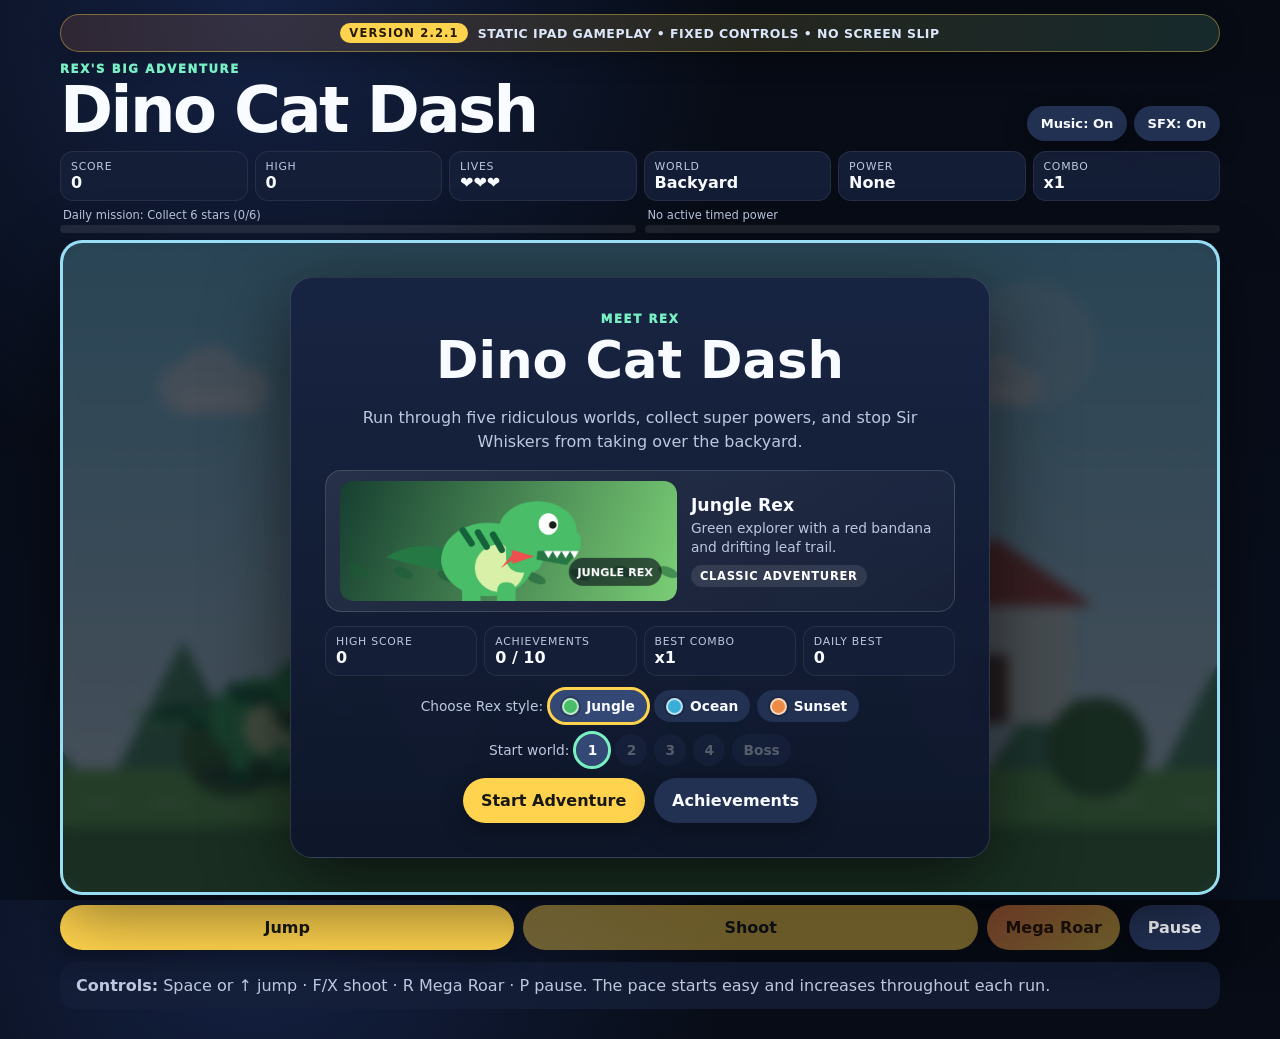
==== index.html @ c23ff263 "Publish Version 2.2.1 viewport lock" ====
<!doctype html>
<html lang="en">
<head>
  <meta charset="utf-8">
  <meta name="viewport" content="width=device-width,initial-scale=1,maximum-scale=1,viewport-fit=cover">
  <meta name="theme-color" content="#0b1326">
  <meta name="apple-mobile-web-app-capable" content="yes">
  <meta name="apple-mobile-web-app-status-bar-style" content="black-translucent">
  <meta name="apple-mobile-web-app-title" content="Dino Cat Dash">
  <meta name="description" content="Run, jump, collect powers, and defeat Sir Whiskers in Dino Cat Dash.">
  <link rel="manifest" href="manifest.webmanifest?v=2.2.1">
  <link rel="stylesheet" href="style.css?v=2.2.1">
  <link rel="stylesheet" href="ipad-layout.css?v=2.2.1">
  <link rel="stylesheet" href="menu-customizer.css?v=2.2.1">
  <link rel="stylesheet" href="cutscenes.css?v=2.2.1">
  <link rel="stylesheet" href="viewport-lock.css?v=2.2.1">
  <title>Dino Cat Dash: Rex's Big Adventure — Version 2.2.1</title>
</head>
<body>
<main class="shell">
  <div class="release-banner" role="status"><strong>VERSION 2.2.1</strong><span>STATIC IPAD GAMEPLAY • FIXED CONTROLS • NO SCREEN SLIP</span></div>
  <header class="topbar">
    <div><p class="eyebrow">Rex's Big Adventure</p><h1>Dino Cat Dash</h1></div>
    <div class="toggles"><button id="musicBtn" class="muted">Music: On</button><button id="soundBtn" class="muted">SFX: On</button></div>
  </header>

  <section class="hud">
    <div><span>Score</span><strong id="score">0</strong></div>
    <div><span>High</span><strong id="high">0</strong></div>
    <div><span>Lives</span><strong id="lives">❤❤❤</strong></div>
    <div><span>World</span><strong id="world">Backyard</strong></div>
    <div><span>Power</span><strong id="power">None</strong></div>
    <div><span>Combo</span><strong id="combo">x1</strong></div>
  </section>

  <section class="meters">
    <div><span id="missionText">Mission</span><i><b id="missionBar"></b></i></div>
    <div><span id="timerText">No active timed power</span><i><b id="timerBar"></b></i></div>
  </section>

  <section class="stage">
    <canvas id="game" width="960" height="540" aria-label="Dino Cat Dash game"></canvas>
    <div id="overlay" class="overlay visible">
      <div class="panel">
        <p id="kicker" class="eyebrow">Meet Rex</p>
        <h2 id="title">Dino Cat Dash</h2>
        <p id="message">Run through five ridiculous worlds, collect super powers, and stop Sir Whiskers.</p>
        <div id="menuStats" class="stats">
          <div><span>High Score</span><strong id="menuHigh">0</strong></div>
          <div><span>Achievements</span><strong id="achievementTotal">0 / 10</strong></div>
          <div><span>Best Combo</span><strong id="bestCombo">x1</strong></div>
          <div><span>Daily Best</span><strong id="dailyBest">0</strong></div>
        </div>
        <div id="skinPicker" class="skin-picker"><span>Choose Rex:</span><button data-skin="jungle" class="skin active">Jungle</button><button data-skin="ocean" class="skin">Ocean</button><button data-skin="sunset" class="skin">Sunset</button></div>
        <div id="worldPicker" class="world-picker"><span>Start world:</span><button class="world-choice active" data-world="0">1</button><button class="world-choice" data-world="1">2</button><button class="world-choice" data-world="2">3</button><button class="world-choice" data-world="3">4</button><button class="world-choice" data-world="4">Boss</button></div>
        <div id="results" class="results hidden"></div>
        <div id="achievements" class="achievements hidden"></div>
        <div class="menu-actions"><button id="startBtn">Start Adventure</button><button id="achievementsBtn" class="muted">Achievements</button></div>
      </div>
    </div>
    <div id="toast" class="toast"></div>
  </section>

  <section class="controls">
    <button id="jumpBtn">Jump</button><button id="shootBtn">Shoot</button><button id="roarBtn" class="special">Mega Roar</button><button id="pauseBtn" class="muted">Pause</button>
  </section>
  <section class="help"><strong>Controls:</strong> Space or ↑ jump · F/X shoot · R Mega Roar · P pause. The pace starts easy and increases throughout each run.</section>
</main>
<script src="js/config.js?v=2.2.1"></script>
<script src="js/audio.js?v=2.2.1"></script>
<script src="js/render.js?v=2.2.1"></script>
<script src="js/boss-visual-fix.js?v=2.2.1"></script>
<script src="js/mechanics.js?v=2.2.1"></script>
<script src="js/main.js?v=2.2.1"></script>
<script src="js/menu-customizer.js?v=2.2.1"></script>
<script src="js/adventure-upgrade.js?v=2.2.1"></script>
<script src="js/viewport-lock.js?v=2.2.1"></script>
<script>
(()=>{
  const BUILD='2.2.1-20260716';
  if(!('serviceWorker' in navigator)||location.protocol!=='https:')return;
  let reloading=false;
  navigator.serviceWorker.addEventListener('controllerchange',()=>{
    if(reloading)return;
    reloading=true;
    location.reload();
  });
  addEventListener('load',async()=>{
    try{
      const registration=await navigator.serviceWorker.register(`./service-worker.js?v=${BUILD}`,{updateViaCache:'none'});
      await registration.update();
      if(registration.waiting)registration.waiting.postMessage({type:'SKIP_WAITING'});
    }catch(error){console.warn('Service worker update failed',error)}
  });
})();
</script>
</body>
</html>
---- style.css ----
:root{color-scheme:dark;font-family:Inter,ui-rounded,system-ui,-apple-system,BlinkMacSystemFont,"Segoe UI",sans-serif;--bg:#09101f;--panel:#151f39;--panel2:#223052;--text:#f8fbff;--muted:#bdc8df;--gold:#ffd34d;--mint:#79f0c4}*{box-sizing:border-box}html{height:100%;overscroll-behavior:none}body{margin:0;min-height:100%;background:radial-gradient(circle at 20% 0%,#3151a955,transparent 36%),linear-gradient(#070b14,var(--bg));color:var(--text);overflow-x:hidden;user-select:none;-webkit-user-select:none;-webkit-touch-callout:none}button{border:0;border-radius:999px;padding:.82rem 1.15rem;font:inherit;font-weight:900;background:var(--gold);color:#171717;cursor:pointer;box-shadow:0 8px 24px #0005;transition:.12s}button:active{transform:translateY(1px) scale(.985)}button:disabled{opacity:.4}.muted{background:var(--panel2);color:var(--text)}.special{background:linear-gradient(135deg,#ff8447,#ffd34d);color:#351500}.hidden{display:none!important}.shell{width:min(1160px,calc(100% - 24px));margin:auto;padding:max(14px,env(safe-area-inset-top)) 0 max(30px,env(safe-area-inset-bottom))}.release-banner{display:flex;align-items:center;justify-content:center;gap:10px;flex-wrap:wrap;margin:0 0 10px;padding:8px 14px;border:1px solid #ffd34d66;border-radius:999px;background:linear-gradient(90deg,#ff7b3e22,#ffd34d22,#79f0c422);color:#f8fbff;font-size:.78rem;font-weight:850;letter-spacing:.04em;text-align:center;box-shadow:0 7px 24px #0004}.release-banner strong{padding:3px 9px;border-radius:999px;background:var(--gold);color:#241a00;font-size:.72rem;letter-spacing:.1em}.release-banner span{color:#dbe6fa}.topbar{display:flex;justify-content:space-between;align-items:end;gap:12px;margin-bottom:10px}.topbar h1{margin:0;font-size:clamp(2rem,5vw,4rem);line-height:.95;letter-spacing:-.04em}.eyebrow{margin:0 0 4px;color:var(--mint);font-size:.73rem;font-weight:950;letter-spacing:.14em;text-transform:uppercase}.toggles{display:flex;gap:7px;flex-wrap:wrap;justify-content:end}.toggles button{padding:.62rem .85rem;font-size:.82rem}.hud{display:grid;grid-template-columns:repeat(6,1fr);gap:7px;margin-bottom:7px}.hud div,.stats div{background:#151f39e8;border:1px solid #ffffff14;border-radius:13px;padding:8px 10px;min-width:0}.hud span,.stats span{display:block;color:var(--muted);font-size:.68rem;text-transform:uppercase;letter-spacing:.07em}.hud strong,.stats strong{display:block;white-space:nowrap;overflow:hidden;text-overflow:ellipsis}.meters{display:grid;grid-template-columns:1fr 1fr;gap:9px;margin-bottom:7px}.meters span{display:block;color:var(--muted);font-size:.72rem;margin:0 0 3px 3px}.meters i{display:block;height:8px;background:#ffffff18;border-radius:99px;overflow:hidden}.meters b{display:block;width:0;height:100%;background:linear-gradient(90deg,var(--mint),var(--gold));transition:width .2s}.meters div:nth-child(2) b{background:linear-gradient(90deg,#63dfff,#cb71ff)}.stage{position:relative;overflow:hidden;border-radius:22px;border:3px solid #ffffff1f;background:#8bd8f4;box-shadow:0 20px 65px #0007}.stage canvas{display:block;width:100%;height:auto;touch-action:none}.overlay{position:absolute;inset:0;display:none;place-items:center;padding:16px;background:#050914b5;backdrop-filter:blur(6px);overflow:auto}.overlay.visible{display:grid}.panel{width:min(700px,100%);text-align:center;padding:clamp(18px,4vw,34px);border-radius:22px;background:linear-gradient(#172442fa,#0e162afa);border:1px solid #ffffff20;box-shadow:0 20px 80px #0009}.panel h2{margin:0 0 8px;font-size:clamp(1.8rem,4vw,3.2rem)}.panel>p:not(.eyebrow){color:var(--muted);line-height:1.5}.stats,.results{display:grid;grid-template-columns:repeat(4,1fr);gap:7px;margin:14px 0;text-align:left}.skin-picker,.world-picker{display:flex;justify-content:center;align-items:center;gap:7px;flex-wrap:wrap;margin:12px 0;color:var(--muted);font-size:.86rem}.world-choice{padding:.48rem .7rem;background:var(--panel2);color:var(--text);box-shadow:none}.world-choice.active{outline:3px solid var(--mint);background:#344875}.world-choice:disabled{opacity:.3}.skin{padding:.48rem .76rem;background:var(--panel2);color:var(--text);box-shadow:none}.skin.active{outline:3px solid var(--gold);background:#344875}.menu-actions{display:flex;justify-content:center;gap:9px;flex-wrap:wrap}.results div{background:#ffffff0d;border-radius:12px;padding:9px}.results span{display:block;color:var(--muted);font-size:.68rem;text-transform:uppercase}.achievements{display:grid;gap:6px;max-height:275px;overflow:auto;margin:12px 0;text-align:left}.achievement{padding:9px 11px;border-radius:11px;background:#ffffff0d;border:1px solid #ffffff12}.achievement.locked{opacity:.45}.achievement strong{display:block}.achievement span{font-size:.82rem;color:var(--muted)}.toast{position:absolute;top:16px;left:50%;transform:translate(-50%,-18px);opacity:0;max-width:90%;padding:8px 14px;border-radius:999px;background:#10182df2;border:1px solid #ffffff26;font-weight:850;white-space:nowrap;overflow:hidden;text-overflow:ellipsis;transition:.25s;pointer-events:none}.toast.show{opacity:1;transform:translate(-50%,0)}.controls{display:grid;grid-template-columns:1fr 1fr auto auto;gap:9px;margin-top:10px}.help{margin-top:12px;padding:14px 16px;border-radius:16px;background:#151f39c7;color:var(--muted)}@media(max-width:780px){.hud{grid-template-columns:repeat(3,1fr)}.meters{grid-template-columns:1fr}.topbar{align-items:end}.release-banner{border-radius:16px}}@media(max-width:520px){.hud{grid-template-columns:repeat(2,1fr)}.stats,.results{grid-template-columns:1fr 1fr}.controls{grid-template-columns:1fr 1fr}.toggles button{font-size:.72rem;padding:.52rem .68rem}.release-banner{font-size:.68rem;gap:6px}}@media(hover:none) and (pointer:coarse){button{min-height:52px}.controls{position:sticky;bottom:max(6px,env(safe-area-inset-bottom));z-index:5}.help{display:none}}@media(orientation:landscape) and (max-height:720px){.shell{padding-top:5px}.release-banner{padding:4px 10px;margin-bottom:4px;font-size:.63rem}.release-banner strong{font-size:.62rem}.topbar{margin-bottom:4px}.topbar h1{font-size:1.75rem}.eyebrow,.help{display:none}.hud{margin-bottom:4px}.hud div{padding:4px 7px}.meters{margin-bottom:4px}.controls{margin-top:4px}.controls button{min-height:42px;padding:.48rem .8rem}.panel{padding:14px 18px}.panel h2{font-size:2rem}.stats{margin:7px 0}}
---- ipad-layout.css ----
/* iPad and touchscreen layout corrections.
   Controls remain in normal document flow so they never cover the game canvas. */
@media (hover: none) and (pointer: coarse) {
  .controls {
    position: static;
    bottom: auto;
    z-index: auto;
    margin-top: 10px;
    padding: 0 0 max(10px, env(safe-area-inset-bottom));
  }
}

@media (orientation: landscape) and (hover: none) and (pointer: coarse) {
  html,
  body {
    min-height: 100%;
    overflow-y: auto;
  }

  .shell {
    padding-bottom: max(14px, env(safe-area-inset-bottom));
  }

  .stage {
    margin-bottom: 0;
  }

  .controls {
    position: static;
    grid-template-columns: minmax(0, 2fr) minmax(0, 2fr) minmax(110px, .72fr) minmax(90px, .58fr);
    gap: 9px;
    margin-top: 8px;
    padding: 0 0 max(12px, env(safe-area-inset-bottom));
    background: transparent;
  }

  .controls button {
    min-width: 0;
  }
}

@media (orientation: landscape) and (hover: none) and (pointer: coarse) and (max-height: 760px) {
  .controls {
    grid-template-columns: 1fr 1fr;
  }

  #roarBtn,
  #pauseBtn {
    min-height: 46px;
  }
}
---- menu-customizer.css ----
.rex-preview-card {
  display: grid;
  grid-template-columns: minmax(220px, 1.15fr) minmax(180px, .85fr);
  align-items: center;
  gap: 14px;
  margin: 12px 0;
  padding: 10px 14px;
  border: 1px solid rgba(255,255,255,.14);
  border-radius: 16px;
  background: linear-gradient(135deg, rgba(255,255,255,.08), rgba(255,255,255,.025));
  text-align: left;
}
.rex-preview-card canvas {
  display: block;
  width: 100%;
  max-height: 142px;
  border-radius: 12px;
}
.rex-preview-copy strong {
  display: block;
  margin-bottom: 4px;
  font-size: 1.08rem;
}
.rex-preview-copy span {
  display: block;
  color: var(--muted);
  font-size: .86rem;
  line-height: 1.4;
}
.rex-preview-copy em {
  display: inline-block;
  margin-top: 8px;
  padding: 4px 9px;
  border-radius: 999px;
  background: rgba(255,255,255,.1);
  color: #fff;
  font-size: .72rem;
  font-style: normal;
  font-weight: 900;
  letter-spacing: .06em;
  text-transform: uppercase;
}
.skin-picker .skin {
  display: inline-flex;
  align-items: center;
  gap: 7px;
}
.skin-swatch {
  width: 17px;
  height: 17px;
  flex: 0 0 17px;
  border: 2px solid rgba(255,255,255,.65);
  border-radius: 50%;
  box-shadow: 0 0 0 2px rgba(0,0,0,.18);
}
.setup-hint {
  margin: 8px 0 12px;
  padding: 8px 12px;
  border-radius: 12px;
  background: rgba(121,240,196,.1);
  border: 1px solid rgba(121,240,196,.24);
  color: #dffdf1;
  font-size: .82rem;
  line-height: 1.35;
}
.skin-badge {
  position: absolute;
  z-index: 3;
  top: 14px;
  left: 14px;
  display: none;
  align-items: center;
  gap: 7px;
  padding: 6px 10px;
  border: 1px solid rgba(255,255,255,.3);
  border-radius: 999px;
  background: rgba(10,17,32,.78);
  color: #fff;
  font-size: .73rem;
  font-weight: 950;
  letter-spacing: .04em;
  pointer-events: none;
  backdrop-filter: blur(5px);
}
.skin-badge.visible { display: flex; }
.skin-badge i {
  width: 13px;
  height: 13px;
  border-radius: 50%;
  border: 1px solid rgba(255,255,255,.65);
}
@media (max-width: 620px) {
  .rex-preview-card { grid-template-columns: 1fr; text-align: center; }
  .rex-preview-card canvas { max-height: 112px; }
}
@media (orientation: landscape) and (max-height: 760px) {
  .rex-preview-card {
    grid-template-columns: 190px 1fr;
    margin: 5px 0;
    padding: 6px 10px;
  }
  .rex-preview-card canvas { max-height: 82px; }
  .rex-preview-copy span { font-size: .75rem; }
  .rex-preview-copy em { margin-top: 4px; }
}
---- cutscenes.css ----
.story-card{position:absolute;inset:0;z-index:30;display:grid;place-items:center;padding:12px;background:rgba(4,8,20,.94);backdrop-filter:blur(7px);overflow:auto}.story-card.hidden{display:none}.story-panel{width:min(930px,100%);max-height:100%;overflow:auto;padding:14px 18px 16px;border:1px solid rgba(255,255,255,.2);border-radius:22px;background:linear-gradient(180deg,#172442,#0d152a);box-shadow:0 24px 80px rgba(0,0,0,.7);text-align:center}.story-panel h2{margin:0 0 8px;font-size:clamp(1.45rem,3.5vw,2.55rem)}.story-kicker{margin:0 0 3px;color:#79f0c4;font-size:.7rem;font-weight:950;letter-spacing:.15em}.story-panel canvas{display:block;width:100%;height:auto;max-height:205px;margin:6px 0 8px;border-radius:15px;background:#172442}.story-copy{margin:5px auto 10px;max-width:820px;color:#d2dcef;font-size:.91rem;line-height:1.38}.story-power-grid{display:grid;grid-template-columns:1fr 1fr;gap:5px 9px;margin:8px 0 11px;text-align:left}.story-power-grid article{display:flex;align-items:center;gap:8px;min-width:0;padding:6px 8px;border:1px solid rgba(255,255,255,.1);border-radius:10px;background:rgba(255,255,255,.055)}.story-power-grid article>i{flex:0 0 10px;width:10px;height:34px;border-radius:99px;background:#ffd34d}.story-power-grid article:nth-child(3n+2)>i{background:#65e6ff}.story-power-grid article:nth-child(3n)>i{background:#ff7d5d}.story-power-grid strong{display:block;font-size:.78rem}.story-power-grid span{display:block;color:#bac7dd;font-size:.7rem;line-height:1.22}.story-panel>button{min-width:240px;margin-top:2px}.story-open .controls{opacity:.32;pointer-events:none}.pace-badge{position:absolute;left:14px;top:14px;z-index:7;display:none;width:150px;padding:7px 10px;border:1px solid rgba(255,255,255,.2);border-radius:13px;background:rgba(10,17,36,.82);box-shadow:0 7px 22px rgba(0,0,0,.35);pointer-events:none}.pace-badge.visible{display:block}.pace-badge span{display:block;color:#b9c7de;font-size:.56rem;font-weight:850;letter-spacing:.12em;text-transform:uppercase}.pace-badge strong{display:block;margin:1px 0 4px;font-size:.82rem}.pace-badge i{display:block;height:4px;overflow:hidden;border-radius:99px;background:rgba(255,255,255,.13)}.pace-badge b{display:block;width:0;height:100%;background:linear-gradient(90deg,#79f0c4,#ffd34d);transition:width .35s}.pace-badge.danger b{background:linear-gradient(90deg,#ffd34d,#ff625f)}
@media(max-width:700px){.story-power-grid{grid-template-columns:1fr}.story-panel canvas{max-height:165px}.story-copy{font-size:.8rem}.story-power-grid article{padding:5px 7px}.story-power-grid span{font-size:.67rem}}
@media(orientation:landscape) and (max-height:760px){.story-card{padding:6px}.story-panel{padding:8px 12px 10px}.story-panel h2{font-size:1.45rem}.story-panel canvas{max-height:125px;margin:3px 0 5px}.story-copy{margin:3px auto 6px;font-size:.72rem}.story-power-grid{grid-template-columns:1fr 1fr;gap:3px 7px;margin:4px 0 6px}.story-power-grid article{padding:3px 6px}.story-power-grid article>i{height:25px}.story-power-grid strong{font-size:.68rem}.story-power-grid span{font-size:.6rem}.story-panel>button{min-height:38px;padding:.45rem 1rem}.pace-badge{top:8px;left:8px;width:126px;padding:5px 8px}}
---- viewport-lock.css ----
/* Prevent iPad Safari from sliding the page while the game is active. */
html.gameplay-locked {
  height: 100%;
  overflow: hidden !important;
  overscroll-behavior: none !important;
}

body.gameplay-locked {
  position: fixed !important;
  left: 0;
  right: 0;
  width: 100%;
  overflow: hidden !important;
  overscroll-behavior: none !important;
  -webkit-overflow-scrolling: auto;
  touch-action: none;
}

body.gameplay-locked .shell,
body.gameplay-locked .stage,
body.gameplay-locked .stage canvas,
body.gameplay-locked .controls,
body.gameplay-locked .controls button {
  overscroll-behavior: none !important;
  touch-action: none !important;
}

body.gameplay-locked .controls {
  position: static !important;
  transform: none !important;
}
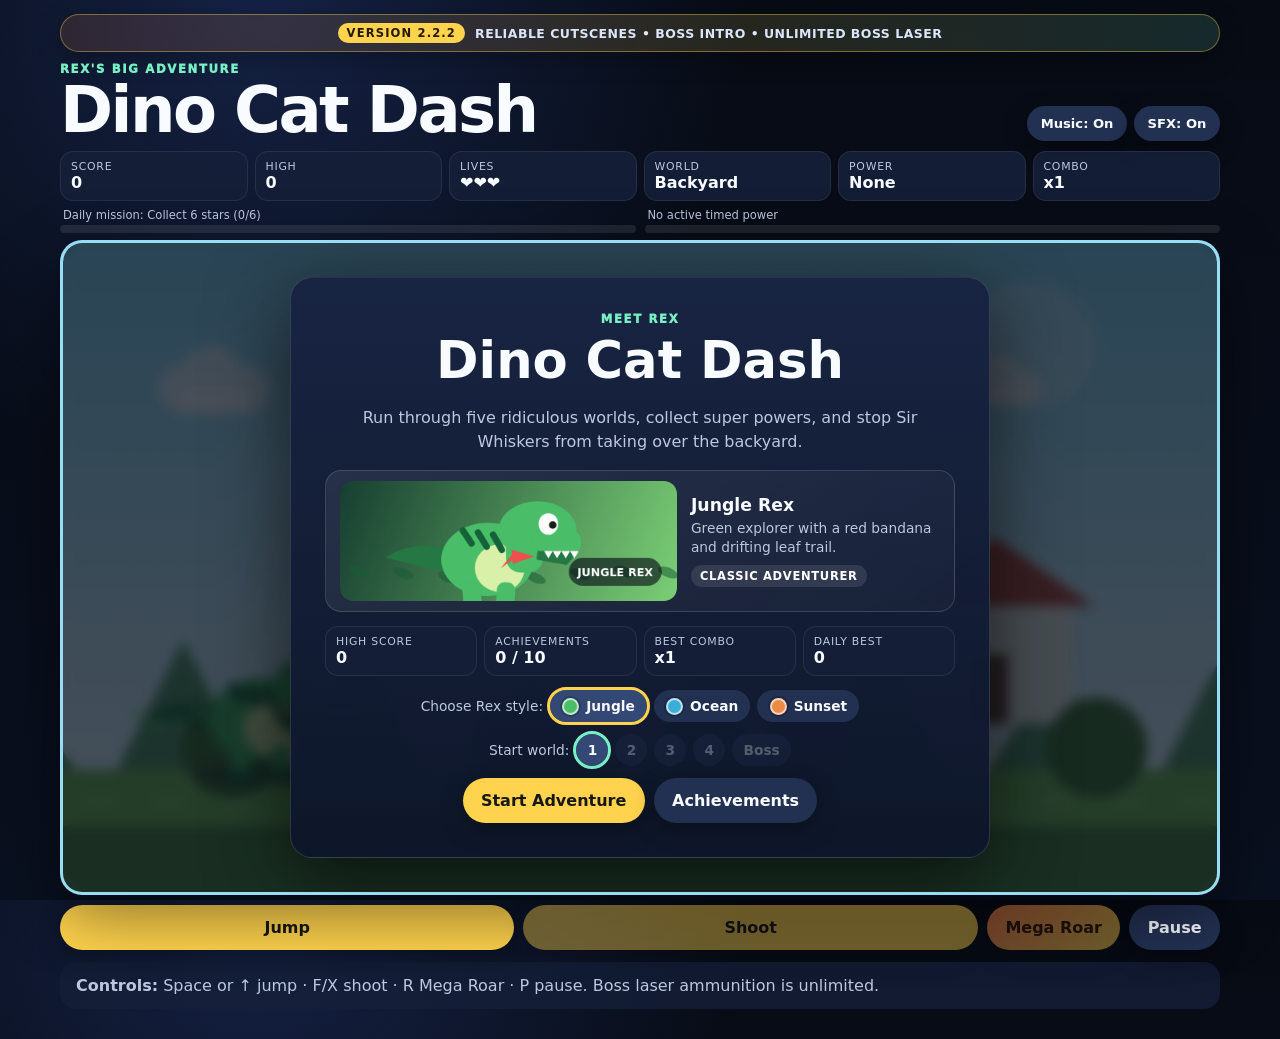
==== commit e9f7e44b: "Publish reliable cutscenes and infinite boss ammo as Version 2.2.2" ====
--- a/index.html
+++ b/index.html
@@ -8,17 +8,18 @@
   <meta name="apple-mobile-web-app-status-bar-style" content="black-translucent">
   <meta name="apple-mobile-web-app-title" content="Dino Cat Dash">
   <meta name="description" content="Run, jump, collect powers, and defeat Sir Whiskers in Dino Cat Dash.">
-  <link rel="manifest" href="manifest.webmanifest?v=2.2.1">
-  <link rel="stylesheet" href="style.css?v=2.2.1">
-  <link rel="stylesheet" href="ipad-layout.css?v=2.2.1">
-  <link rel="stylesheet" href="menu-customizer.css?v=2.2.1">
-  <link rel="stylesheet" href="cutscenes.css?v=2.2.1">
-  <link rel="stylesheet" href="viewport-lock.css?v=2.2.1">
-  <title>Dino Cat Dash: Rex's Big Adventure — Version 2.2.1</title>
+  <link rel="manifest" href="manifest.webmanifest?v=2.2.2">
+  <link rel="stylesheet" href="style.css?v=2.2.2">
+  <link rel="stylesheet" href="ipad-layout.css?v=2.2.2">
+  <link rel="stylesheet" href="menu-customizer.css?v=2.2.2">
+  <link rel="stylesheet" href="cutscenes.css?v=2.2.2">
+  <link rel="stylesheet" href="viewport-lock.css?v=2.2.2">
+  <link rel="stylesheet" href="cutscene-reliability.css?v=2.2.2">
+  <title>Dino Cat Dash: Rex's Big Adventure — Version 2.2.2</title>
 </head>
 <body>
 <main class="shell">
-  <div class="release-banner" role="status"><strong>VERSION 2.2.1</strong><span>STATIC IPAD GAMEPLAY • FIXED CONTROLS • NO SCREEN SLIP</span></div>
+  <div class="release-banner" role="status"><strong>VERSION 2.2.2</strong><span>RELIABLE CUTSCENES • BOSS INTRO • UNLIMITED BOSS LASER</span></div>
   <header class="topbar">
     <div><p class="eyebrow">Rex's Big Adventure</p><h1>Dino Cat Dash</h1></div>
     <div class="toggles"><button id="musicBtn" class="muted">Music: On</button><button id="soundBtn" class="muted">SFX: On</button></div>
@@ -64,20 +65,21 @@
   <section class="controls">
     <button id="jumpBtn">Jump</button><button id="shootBtn">Shoot</button><button id="roarBtn" class="special">Mega Roar</button><button id="pauseBtn" class="muted">Pause</button>
   </section>
-  <section class="help"><strong>Controls:</strong> Space or ↑ jump · F/X shoot · R Mega Roar · P pause. The pace starts easy and increases throughout each run.</section>
+  <section class="help"><strong>Controls:</strong> Space or ↑ jump · F/X shoot · R Mega Roar · P pause. Boss laser ammunition is unlimited.</section>
 </main>
-<script src="js/config.js?v=2.2.1"></script>
-<script src="js/audio.js?v=2.2.1"></script>
-<script src="js/render.js?v=2.2.1"></script>
-<script src="js/boss-visual-fix.js?v=2.2.1"></script>
-<script src="js/mechanics.js?v=2.2.1"></script>
-<script src="js/main.js?v=2.2.1"></script>
-<script src="js/menu-customizer.js?v=2.2.1"></script>
-<script src="js/adventure-upgrade.js?v=2.2.1"></script>
-<script src="js/viewport-lock.js?v=2.2.1"></script>
+<script src="js/config.js?v=2.2.2"></script>
+<script src="js/audio.js?v=2.2.2"></script>
+<script src="js/render.js?v=2.2.2"></script>
+<script src="js/boss-visual-fix.js?v=2.2.2"></script>
+<script src="js/mechanics.js?v=2.2.2"></script>
+<script src="js/main.js?v=2.2.2"></script>
+<script src="js/menu-customizer.js?v=2.2.2"></script>
+<script src="js/adventure-upgrade.js?v=2.2.2"></script>
+<script src="js/viewport-lock.js?v=2.2.2"></script>
+<script src="js/cutscene-reliability.js?v=2.2.2"></script>
 <script>
 (()=>{
-  const BUILD='2.2.1-20260716';
+  const BUILD='2.2.2-20260716';
   if(!('serviceWorker' in navigator)||location.protocol!=='https:')return;
   let reloading=false;
   navigator.serviceWorker.addEventListener('controllerchange',()=>{
--- a/cutscene-reliability.css
+++ b/cutscene-reliability.css
@@ -0,0 +1 @@
+.reliable-story-card{position:absolute;inset:0;z-index:60;display:grid;place-items:center;padding:10px;background:rgba(3,7,18,.96);backdrop-filter:blur(8px);overflow:auto}.reliable-story-card.hidden{display:none!important}.reliable-story-panel{width:min(930px,100%);max-height:100%;overflow:auto;padding:14px 18px 16px;border:1px solid rgba(255,255,255,.22);border-radius:22px;background:linear-gradient(180deg,#172442,#0d152a);box-shadow:0 24px 80px rgba(0,0,0,.75);text-align:center}.reliable-story-panel h2{margin:0 0 8px;font-size:clamp(1.45rem,3.5vw,2.55rem)}.reliable-story-kicker{margin:0 0 3px;color:#79f0c4;font-size:.7rem;font-weight:950;letter-spacing:.15em}.reliable-story-panel canvas{display:block;width:100%;height:auto;max-height:210px;margin:6px 0 8px;border-radius:15px;background:#172442}.reliable-story-copy{margin:5px auto 10px;max-width:820px;color:#d2dcef;font-size:.91rem;line-height:1.38}.reliable-power-grid{display:grid;grid-template-columns:1fr 1fr;gap:5px 9px;margin:8px 0 11px;text-align:left}.reliable-power-grid article{display:flex;align-items:center;gap:8px;min-width:0;padding:6px 8px;border:1px solid rgba(255,255,255,.1);border-radius:10px;background:rgba(255,255,255,.055)}.reliable-power-grid article>i{flex:0 0 10px;width:10px;height:34px;border-radius:99px;background:#ffd34d}.reliable-power-grid article:nth-child(3n+2)>i{background:#65e6ff}.reliable-power-grid article:nth-child(3n)>i{background:#ff7d5d}.reliable-power-grid strong{display:block;font-size:.78rem}.reliable-power-grid span{display:block;color:#bac7dd;font-size:.7rem;line-height:1.22}.reliable-story-panel>button{min-width:250px;margin-top:2px}.reliable-story-open .controls{opacity:.32;pointer-events:none}@media(max-width:700px){.reliable-power-grid{grid-template-columns:1fr}.reliable-story-panel canvas{max-height:165px}.reliable-story-copy{font-size:.8rem}.reliable-power-grid article{padding:5px 7px}.reliable-power-grid span{font-size:.67rem}}@media(orientation:landscape) and (max-height:760px){.reliable-story-card{padding:6px}.reliable-story-panel{padding:8px 12px 10px}.reliable-story-panel h2{font-size:1.45rem}.reliable-story-panel canvas{max-height:125px;margin:3px 0 5px}.reliable-story-copy{margin:3px auto 6px;font-size:.72rem}.reliable-power-grid{grid-template-columns:1fr 1fr;gap:3px 7px;margin:4px 0 6px}.reliable-power-grid article{padding:3px 6px}.reliable-power-grid article>i{height:25px}.reliable-power-grid strong{font-size:.68rem}.reliable-power-grid span{font-size:.6rem}.reliable-story-panel>button{min-height:38px;padding:.45rem 1rem}}
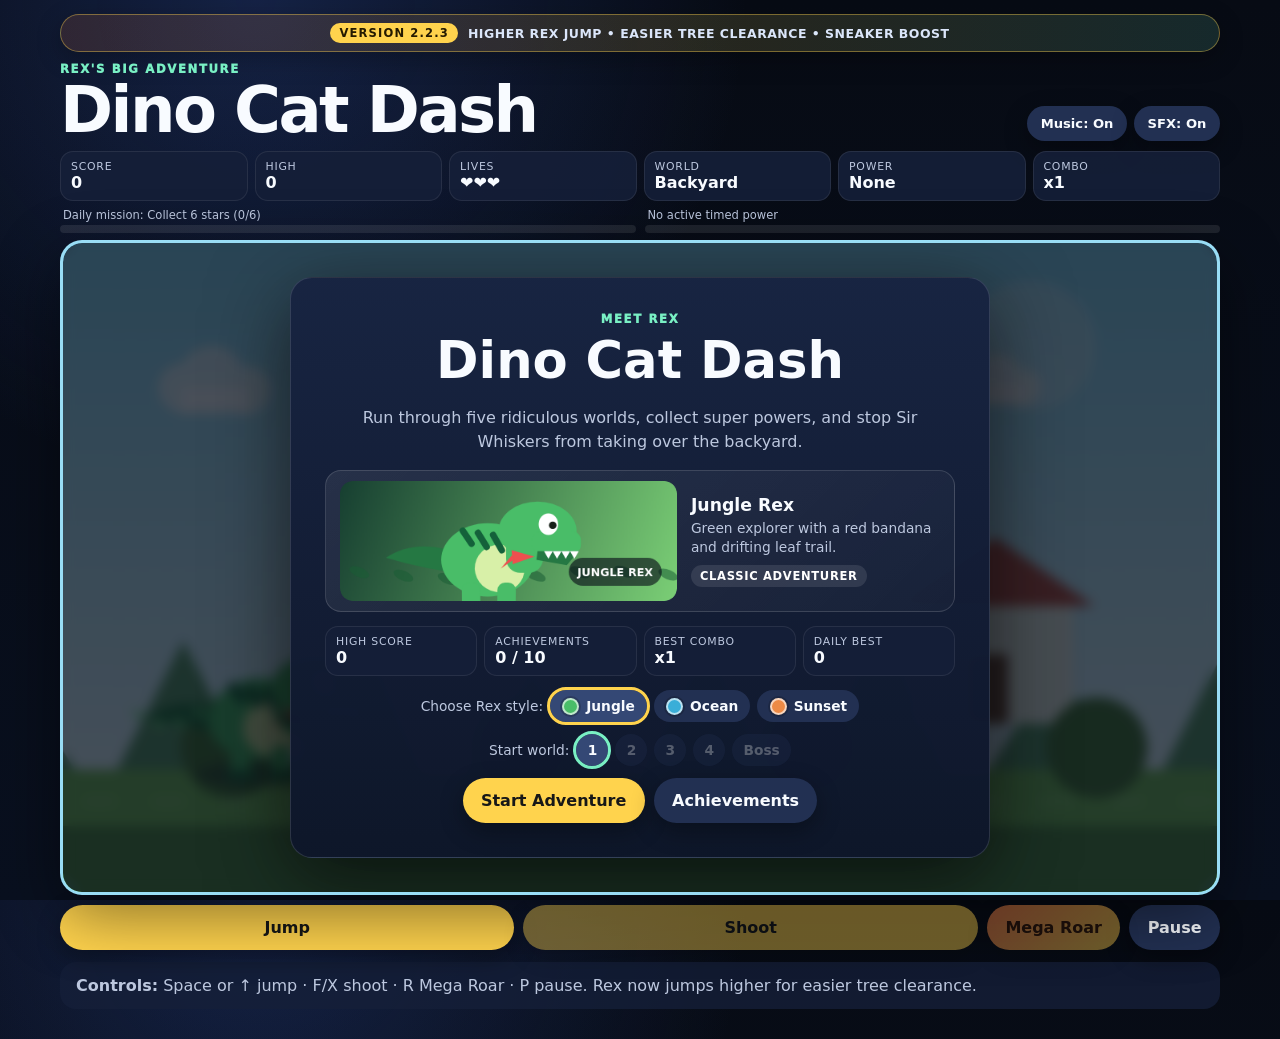
==== commit 5b0d5bff: "Publish Version 2.2.3 with higher Rex jump" ====
--- a/index.html
+++ b/index.html
@@ -8,18 +8,18 @@
   <meta name="apple-mobile-web-app-status-bar-style" content="black-translucent">
   <meta name="apple-mobile-web-app-title" content="Dino Cat Dash">
   <meta name="description" content="Run, jump, collect powers, and defeat Sir Whiskers in Dino Cat Dash.">
-  <link rel="manifest" href="manifest.webmanifest?v=2.2.2">
-  <link rel="stylesheet" href="style.css?v=2.2.2">
-  <link rel="stylesheet" href="ipad-layout.css?v=2.2.2">
-  <link rel="stylesheet" href="menu-customizer.css?v=2.2.2">
-  <link rel="stylesheet" href="cutscenes.css?v=2.2.2">
-  <link rel="stylesheet" href="viewport-lock.css?v=2.2.2">
-  <link rel="stylesheet" href="cutscene-reliability.css?v=2.2.2">
-  <title>Dino Cat Dash: Rex's Big Adventure — Version 2.2.2</title>
+  <link rel="manifest" href="manifest.webmanifest?v=2.2.3">
+  <link rel="stylesheet" href="style.css?v=2.2.3">
+  <link rel="stylesheet" href="ipad-layout.css?v=2.2.3">
+  <link rel="stylesheet" href="menu-customizer.css?v=2.2.3">
+  <link rel="stylesheet" href="cutscenes.css?v=2.2.3">
+  <link rel="stylesheet" href="viewport-lock.css?v=2.2.3">
+  <link rel="stylesheet" href="cutscene-reliability.css?v=2.2.3">
+  <title>Dino Cat Dash: Rex's Big Adventure — Version 2.2.3</title>
 </head>
 <body>
 <main class="shell">
-  <div class="release-banner" role="status"><strong>VERSION 2.2.2</strong><span>RELIABLE CUTSCENES • BOSS INTRO • UNLIMITED BOSS LASER</span></div>
+  <div class="release-banner" role="status"><strong>VERSION 2.2.3</strong><span>HIGHER REX JUMP • EASIER TREE CLEARANCE • SNEAKER BOOST</span></div>
   <header class="topbar">
     <div><p class="eyebrow">Rex's Big Adventure</p><h1>Dino Cat Dash</h1></div>
     <div class="toggles"><button id="musicBtn" class="muted">Music: On</button><button id="soundBtn" class="muted">SFX: On</button></div>
@@ -65,21 +65,22 @@
   <section class="controls">
     <button id="jumpBtn">Jump</button><button id="shootBtn">Shoot</button><button id="roarBtn" class="special">Mega Roar</button><button id="pauseBtn" class="muted">Pause</button>
   </section>
-  <section class="help"><strong>Controls:</strong> Space or ↑ jump · F/X shoot · R Mega Roar · P pause. Boss laser ammunition is unlimited.</section>
+  <section class="help"><strong>Controls:</strong> Space or ↑ jump · F/X shoot · R Mega Roar · P pause. Rex now jumps higher for easier tree clearance.</section>
 </main>
-<script src="js/config.js?v=2.2.2"></script>
-<script src="js/audio.js?v=2.2.2"></script>
-<script src="js/render.js?v=2.2.2"></script>
-<script src="js/boss-visual-fix.js?v=2.2.2"></script>
-<script src="js/mechanics.js?v=2.2.2"></script>
-<script src="js/main.js?v=2.2.2"></script>
-<script src="js/menu-customizer.js?v=2.2.2"></script>
-<script src="js/adventure-upgrade.js?v=2.2.2"></script>
-<script src="js/viewport-lock.js?v=2.2.2"></script>
-<script src="js/cutscene-reliability.js?v=2.2.2"></script>
+<script src="js/config.js?v=2.2.3"></script>
+<script src="js/audio.js?v=2.2.3"></script>
+<script src="js/render.js?v=2.2.3"></script>
+<script src="js/boss-visual-fix.js?v=2.2.3"></script>
+<script src="js/mechanics.js?v=2.2.3"></script>
+<script src="js/main.js?v=2.2.3"></script>
+<script src="js/menu-customizer.js?v=2.2.3"></script>
+<script src="js/adventure-upgrade.js?v=2.2.3"></script>
+<script src="js/viewport-lock.js?v=2.2.3"></script>
+<script src="js/cutscene-reliability.js?v=2.2.3"></script>
+<script src="js/jump-tuning.js?v=2.2.3"></script>
 <script>
 (()=>{
-  const BUILD='2.2.2-20260716';
+  const BUILD='2.2.3-20260716';
   if(!('serviceWorker' in navigator)||location.protocol!=='https:')return;
   let reloading=false;
   navigator.serviceWorker.addEventListener('controllerchange',()=>{
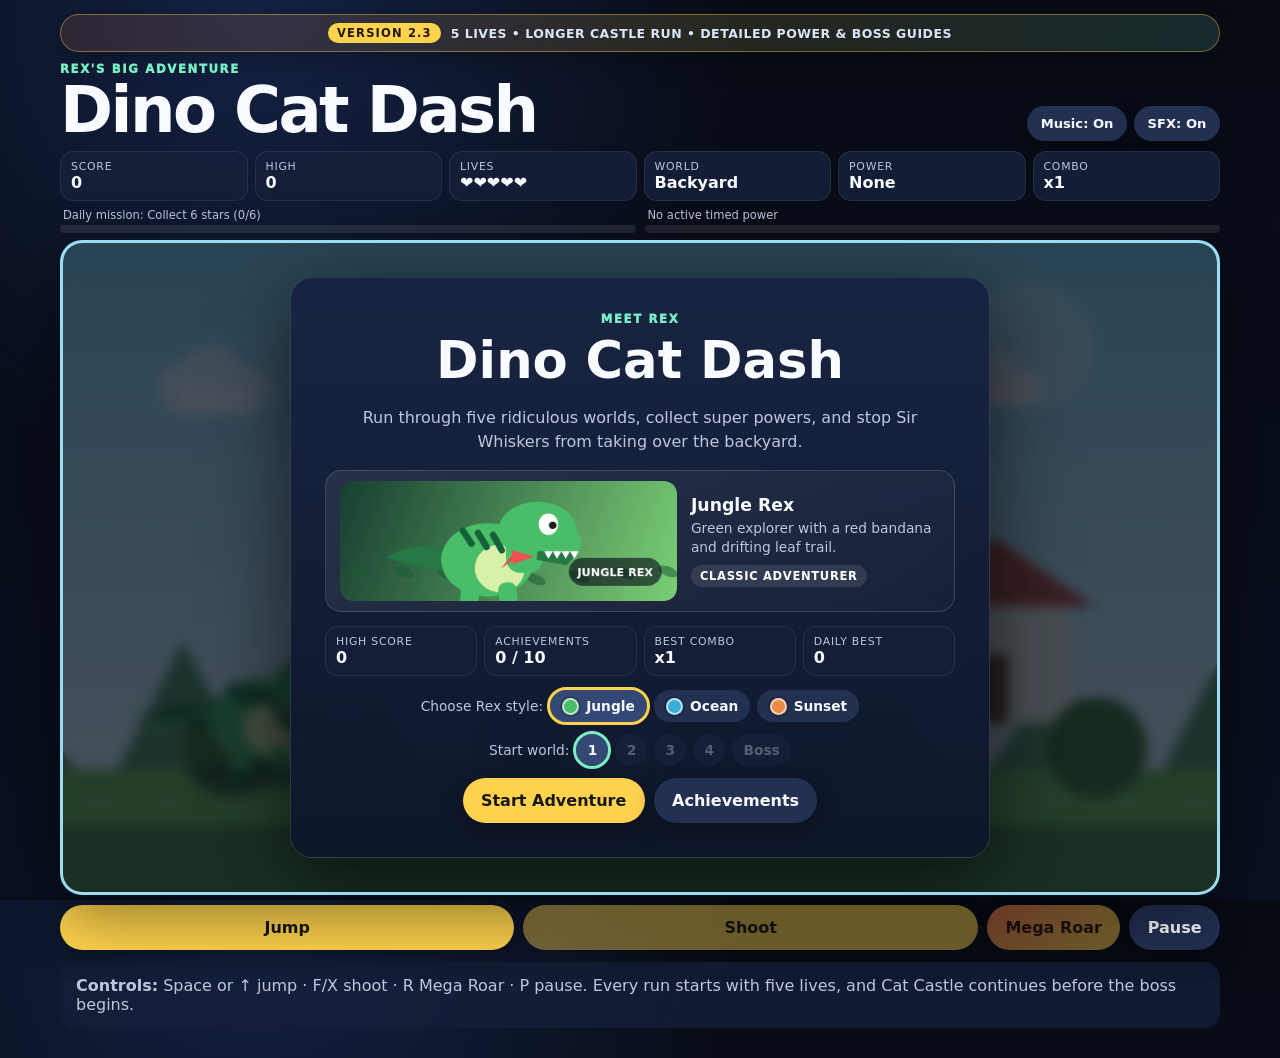
==== commit 3afa573a: "Publish Version 2.3 with five lives and detailed guides" ====
--- a/index.html
+++ b/index.html
@@ -8,18 +8,19 @@
   <meta name="apple-mobile-web-app-status-bar-style" content="black-translucent">
   <meta name="apple-mobile-web-app-title" content="Dino Cat Dash">
   <meta name="description" content="Run, jump, collect powers, and defeat Sir Whiskers in Dino Cat Dash.">
-  <link rel="manifest" href="manifest.webmanifest?v=2.2.3">
-  <link rel="stylesheet" href="style.css?v=2.2.3">
-  <link rel="stylesheet" href="ipad-layout.css?v=2.2.3">
-  <link rel="stylesheet" href="menu-customizer.css?v=2.2.3">
-  <link rel="stylesheet" href="cutscenes.css?v=2.2.3">
-  <link rel="stylesheet" href="viewport-lock.css?v=2.2.3">
-  <link rel="stylesheet" href="cutscene-reliability.css?v=2.2.3">
-  <title>Dino Cat Dash: Rex's Big Adventure — Version 2.2.3</title>
+  <link rel="manifest" href="manifest.webmanifest?v=2.3.0">
+  <link rel="stylesheet" href="style.css?v=2.3.0">
+  <link rel="stylesheet" href="ipad-layout.css?v=2.3.0">
+  <link rel="stylesheet" href="menu-customizer.css?v=2.3.0">
+  <link rel="stylesheet" href="cutscenes.css?v=2.3.0">
+  <link rel="stylesheet" href="viewport-lock.css?v=2.3.0">
+  <link rel="stylesheet" href="cutscene-reliability.css?v=2.3.0">
+  <link rel="stylesheet" href="cutscene-detail-upgrade.css?v=2.3.0">
+  <title>Dino Cat Dash: Rex's Big Adventure — Version 2.3</title>
 </head>
 <body>
 <main class="shell">
-  <div class="release-banner" role="status"><strong>VERSION 2.2.3</strong><span>HIGHER REX JUMP • EASIER TREE CLEARANCE • SNEAKER BOOST</span></div>
+  <div class="release-banner" role="status"><strong>VERSION 2.3</strong><span>5 LIVES • LONGER CASTLE RUN • DETAILED POWER &amp; BOSS GUIDES</span></div>
   <header class="topbar">
     <div><p class="eyebrow">Rex's Big Adventure</p><h1>Dino Cat Dash</h1></div>
     <div class="toggles"><button id="musicBtn" class="muted">Music: On</button><button id="soundBtn" class="muted">SFX: On</button></div>
@@ -28,7 +29,7 @@
   <section class="hud">
     <div><span>Score</span><strong id="score">0</strong></div>
     <div><span>High</span><strong id="high">0</strong></div>
-    <div><span>Lives</span><strong id="lives">❤❤❤</strong></div>
+    <div><span>Lives</span><strong id="lives">❤❤❤❤❤</strong></div>
     <div><span>World</span><strong id="world">Backyard</strong></div>
     <div><span>Power</span><strong id="power">None</strong></div>
     <div><span>Combo</span><strong id="combo">x1</strong></div>
@@ -65,22 +66,24 @@
   <section class="controls">
     <button id="jumpBtn">Jump</button><button id="shootBtn">Shoot</button><button id="roarBtn" class="special">Mega Roar</button><button id="pauseBtn" class="muted">Pause</button>
   </section>
-  <section class="help"><strong>Controls:</strong> Space or ↑ jump · F/X shoot · R Mega Roar · P pause. Rex now jumps higher for easier tree clearance.</section>
+  <section class="help"><strong>Controls:</strong> Space or ↑ jump · F/X shoot · R Mega Roar · P pause. Every run starts with five lives, and Cat Castle continues before the boss begins.</section>
 </main>
-<script src="js/config.js?v=2.2.3"></script>
-<script src="js/audio.js?v=2.2.3"></script>
-<script src="js/render.js?v=2.2.3"></script>
-<script src="js/boss-visual-fix.js?v=2.2.3"></script>
-<script src="js/mechanics.js?v=2.2.3"></script>
-<script src="js/main.js?v=2.2.3"></script>
-<script src="js/menu-customizer.js?v=2.2.3"></script>
-<script src="js/adventure-upgrade.js?v=2.2.3"></script>
-<script src="js/viewport-lock.js?v=2.2.3"></script>
-<script src="js/cutscene-reliability.js?v=2.2.3"></script>
-<script src="js/jump-tuning.js?v=2.2.3"></script>
+<script src="js/config.js?v=2.3.0"></script>
+<script src="js/audio.js?v=2.3.0"></script>
+<script src="js/render.js?v=2.3.0"></script>
+<script src="js/boss-visual-fix.js?v=2.3.0"></script>
+<script src="js/mechanics.js?v=2.3.0"></script>
+<script src="js/main.js?v=2.3.0"></script>
+<script src="js/menu-customizer.js?v=2.3.0"></script>
+<script src="js/adventure-upgrade.js?v=2.3.0"></script>
+<script src="js/gameplay-tuning.js?v=2.3.0"></script>
+<script src="js/viewport-lock.js?v=2.3.0"></script>
+<script src="js/cutscene-reliability.js?v=2.3.0"></script>
+<script src="js/jump-tuning.js?v=2.3.0"></script>
+<script src="js/cutscene-detail-upgrade.js?v=2.3.0"></script>
 <script>
 (()=>{
-  const BUILD='2.2.3-20260716';
+  const BUILD='2.3.0-20260716';
   if(!('serviceWorker' in navigator)||location.protocol!=='https:')return;
   let reloading=false;
   navigator.serviceWorker.addEventListener('controllerchange',()=>{
@@ -98,4 +101,4 @@
 })();
 </script>
 </body>
-</html>
+</html>
--- a/cutscene-detail-upgrade.css
+++ b/cutscene-detail-upgrade.css
@@ -0,0 +1 @@
+.reliable-story-panel{width:min(950px,100%);padding:18px 20px 20px}.reliable-story-panel canvas{max-height:none!important;height:auto!important;border:2px solid rgba(255,255,255,.16);box-shadow:0 12px 34px rgba(0,0,0,.34)}.reliable-story-copy{max-width:900px;font-size:1rem;line-height:1.48}.reliable-story-instructions{display:grid;grid-template-columns:repeat(4,minmax(0,1fr));gap:8px;margin:10px 0 12px;text-align:left}.reliable-story-instructions article{min-width:0;padding:10px 11px;border:1px solid rgba(255,255,255,.13);border-radius:12px;background:linear-gradient(180deg,rgba(255,255,255,.08),rgba(255,255,255,.035))}.reliable-story-instructions b{display:grid;place-items:center;width:28px;height:28px;margin-bottom:6px;border-radius:50%;background:#ffd34d;color:#221900;font-size:.8rem}.reliable-story-instructions strong{display:block;margin-bottom:3px;font-size:.83rem}.reliable-story-instructions span{display:block;color:#c3cee1;font-size:.72rem;line-height:1.32}.reliable-story-note{margin:8px 0 10px;padding:9px 12px;border-left:4px solid #79f0c4;border-radius:8px;background:rgba(121,240,196,.08);color:#dce9f8;font-size:.79rem;line-height:1.35;text-align:left}.reliable-power-grid{grid-template-columns:1fr 1fr!important;gap:7px 10px!important}.reliable-power-grid article{padding:8px 10px!important}.reliable-power-grid strong{font-size:.82rem!important}.reliable-power-grid span{font-size:.72rem!important;line-height:1.3!important}.reliable-story-panel>button{min-width:290px;font-size:1rem}.reliable-story-panel[data-kind="boss"] .reliable-story-instructions article:nth-child(1){border-color:#ffd34d66}.reliable-story-panel[data-kind="boss"] .reliable-story-instructions article:nth-child(2){border-color:#ff7b5f66}.reliable-story-panel[data-kind="boss"] .reliable-story-instructions article:nth-child(3){border-color:#6eeeff66}.reliable-story-panel[data-kind="boss"] .reliable-story-instructions article:nth-child(4){border-color:#cb7cff66}@media(max-width:760px){.reliable-story-instructions{grid-template-columns:1fr 1fr}.reliable-story-panel{padding:12px}.reliable-story-copy{font-size:.86rem}.reliable-power-grid{grid-template-columns:1fr!important}}@media(orientation:landscape) and (max-height:760px){.reliable-story-card{padding:4px!important}.reliable-story-panel{padding:7px 10px 9px!important}.reliable-story-panel h2{font-size:1.35rem!important}.reliable-story-panel canvas{max-height:150px!important;object-fit:contain}.reliable-story-copy{margin:3px auto 5px!important;font-size:.7rem!important;line-height:1.25!important}.reliable-story-instructions{grid-template-columns:repeat(4,1fr);gap:4px;margin:4px 0 5px}.reliable-story-instructions article{padding:5px 6px}.reliable-story-instructions b{width:20px;height:20px;margin-bottom:2px;font-size:.62rem}.reliable-story-instructions strong{font-size:.62rem}.reliable-story-instructions span{font-size:.55rem;line-height:1.15}.reliable-story-note{display:none}.reliable-power-grid{grid-template-columns:1fr 1fr!important;gap:3px 5px!important;margin:3px 0 5px!important}.reliable-power-grid article{padding:3px 5px!important}.reliable-power-grid strong{font-size:.61rem!important}.reliable-power-grid span{font-size:.53rem!important;line-height:1.12!important}.reliable-story-panel>button{min-width:230px;min-height:36px!important;padding:.38rem .8rem!important;font-size:.72rem!important}}
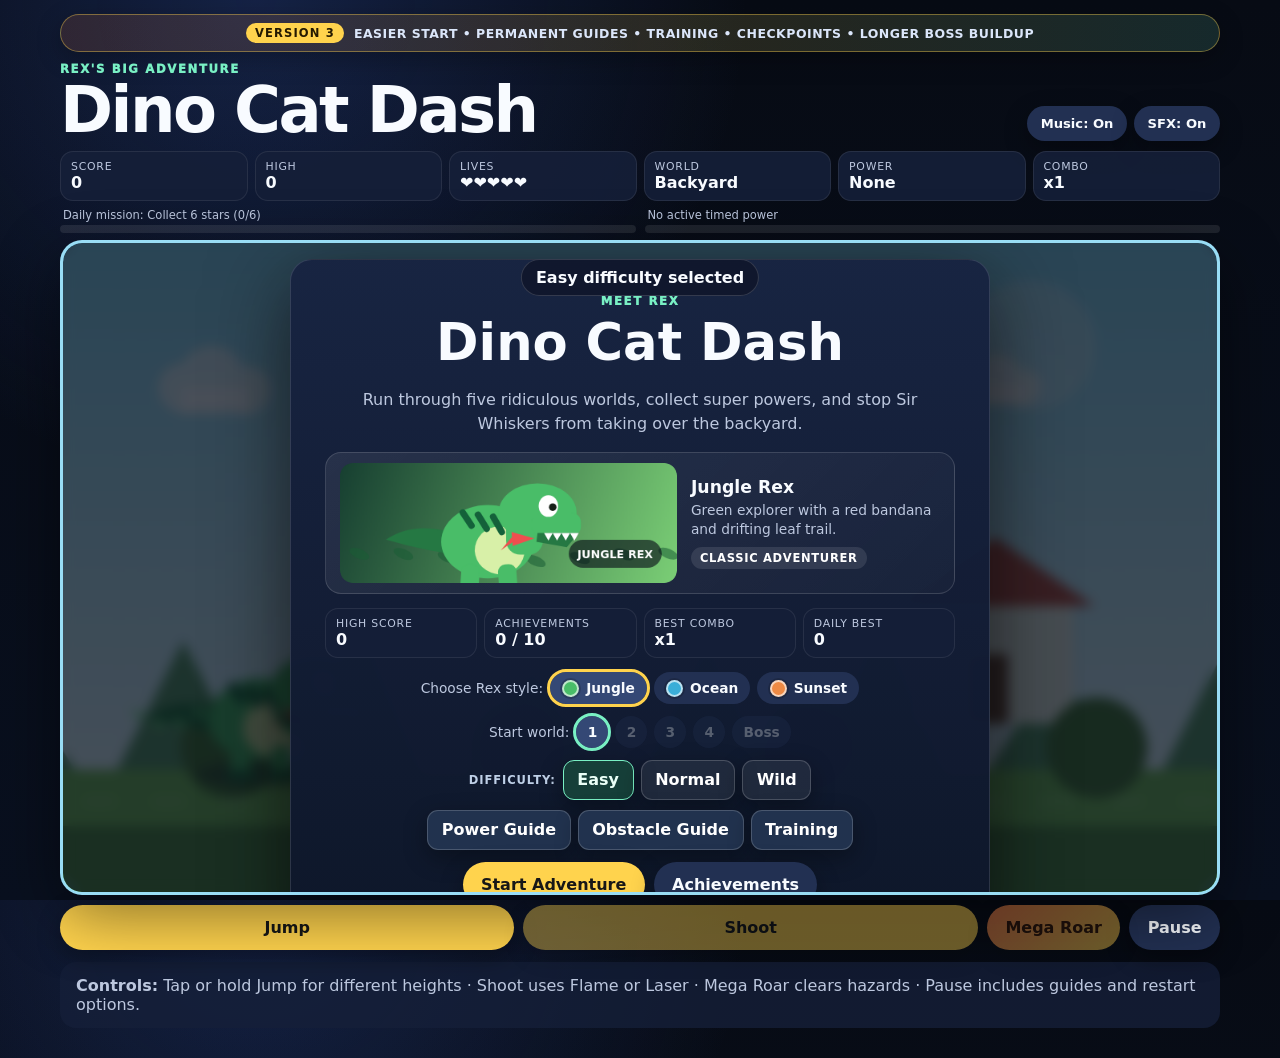
==== commit 51ec09ee: "Load Version 3 gameplay experience" ====
--- a/index.html
+++ b/index.html
@@ -7,20 +7,21 @@
   <meta name="apple-mobile-web-app-capable" content="yes">
   <meta name="apple-mobile-web-app-status-bar-style" content="black-translucent">
   <meta name="apple-mobile-web-app-title" content="Dino Cat Dash">
-  <meta name="description" content="Run, jump, collect powers, and defeat Sir Whiskers in Dino Cat Dash.">
-  <link rel="manifest" href="manifest.webmanifest?v=2.3.0">
-  <link rel="stylesheet" href="style.css?v=2.3.0">
-  <link rel="stylesheet" href="ipad-layout.css?v=2.3.0">
-  <link rel="stylesheet" href="menu-customizer.css?v=2.3.0">
-  <link rel="stylesheet" href="cutscenes.css?v=2.3.0">
-  <link rel="stylesheet" href="viewport-lock.css?v=2.3.0">
-  <link rel="stylesheet" href="cutscene-reliability.css?v=2.3.0">
-  <link rel="stylesheet" href="cutscene-detail-upgrade.css?v=2.3.0">
-  <title>Dino Cat Dash: Rex's Big Adventure — Version 2.3</title>
+  <meta name="description" content="Run, jump, collect powers, train, and defeat Sir Whiskers in Dino Cat Dash.">
+  <link rel="manifest" href="manifest.webmanifest?v=3.0.0">
+  <link rel="stylesheet" href="style.css?v=3.0.0">
+  <link rel="stylesheet" href="ipad-layout.css?v=3.0.0">
+  <link rel="stylesheet" href="menu-customizer.css?v=3.0.0">
+  <link rel="stylesheet" href="cutscenes.css?v=3.0.0">
+  <link rel="stylesheet" href="viewport-lock.css?v=3.0.0">
+  <link rel="stylesheet" href="cutscene-reliability.css?v=3.0.0">
+  <link rel="stylesheet" href="cutscene-detail-upgrade.css?v=3.0.0">
+  <link rel="stylesheet" href="gameplay-v3.css?v=3.0.0">
+  <title>Dino Cat Dash: Rex's Big Adventure — Version 3</title>
 </head>
 <body>
 <main class="shell">
-  <div class="release-banner" role="status"><strong>VERSION 2.3</strong><span>5 LIVES • LONGER CASTLE RUN • DETAILED POWER &amp; BOSS GUIDES</span></div>
+  <div class="release-banner" role="status"><strong>VERSION 3</strong><span>EASIER START • PERMANENT GUIDES • TRAINING • CHECKPOINTS • LONGER BOSS BUILDUP</span></div>
   <header class="topbar">
     <div><p class="eyebrow">Rex's Big Adventure</p><h1>Dino Cat Dash</h1></div>
     <div class="toggles"><button id="musicBtn" class="muted">Music: On</button><button id="soundBtn" class="muted">SFX: On</button></div>
@@ -66,24 +67,25 @@
   <section class="controls">
     <button id="jumpBtn">Jump</button><button id="shootBtn">Shoot</button><button id="roarBtn" class="special">Mega Roar</button><button id="pauseBtn" class="muted">Pause</button>
   </section>
-  <section class="help"><strong>Controls:</strong> Space or ↑ jump · F/X shoot · R Mega Roar · P pause. Every run starts with five lives, and Cat Castle continues before the boss begins.</section>
+  <section class="help"><strong>Controls:</strong> Tap or hold Jump for different heights · Shoot uses Flame or Laser · Mega Roar clears hazards · Pause includes guides and restart options.</section>
 </main>
-<script src="js/config.js?v=2.3.0"></script>
-<script src="js/audio.js?v=2.3.0"></script>
-<script src="js/render.js?v=2.3.0"></script>
-<script src="js/boss-visual-fix.js?v=2.3.0"></script>
-<script src="js/mechanics.js?v=2.3.0"></script>
-<script src="js/main.js?v=2.3.0"></script>
-<script src="js/menu-customizer.js?v=2.3.0"></script>
-<script src="js/adventure-upgrade.js?v=2.3.0"></script>
-<script src="js/gameplay-tuning.js?v=2.3.0"></script>
-<script src="js/viewport-lock.js?v=2.3.0"></script>
-<script src="js/cutscene-reliability.js?v=2.3.0"></script>
-<script src="js/jump-tuning.js?v=2.3.0"></script>
-<script src="js/cutscene-detail-upgrade.js?v=2.3.0"></script>
+<script src="js/config.js?v=3.0.0"></script>
+<script src="js/audio.js?v=3.0.0"></script>
+<script src="js/render.js?v=3.0.0"></script>
+<script src="js/boss-visual-fix.js?v=3.0.0"></script>
+<script src="js/mechanics.js?v=3.0.0"></script>
+<script src="js/main.js?v=3.0.0"></script>
+<script src="js/menu-customizer.js?v=3.0.0"></script>
+<script src="js/adventure-upgrade.js?v=3.0.0"></script>
+<script src="js/gameplay-tuning.js?v=3.0.0"></script>
+<script src="js/viewport-lock.js?v=3.0.0"></script>
+<script src="js/cutscene-reliability.js?v=3.0.0"></script>
+<script src="js/jump-tuning.js?v=3.0.0"></script>
+<script src="js/cutscene-detail-upgrade.js?v=3.0.0"></script>
+<script src="js/gameplay-v3.js?v=3.0.0"></script>
 <script>
 (()=>{
-  const BUILD='2.3.0-20260716';
+  const BUILD='3.0.0-20260717';
   if(!('serviceWorker' in navigator)||location.protocol!=='https:')return;
   let reloading=false;
   navigator.serviceWorker.addEventListener('controllerchange',()=>{
--- a/gameplay-v3.css
+++ b/gameplay-v3.css
@@ -0,0 +1 @@
+.v3-menu-tools{display:grid;gap:10px;margin:12px 0}.v3-menu-tools.hidden,.v3-menu-tools .hidden{display:none!important}.v3-difficulty,.v3-tool-buttons{display:flex;flex-wrap:wrap;justify-content:center;align-items:center;gap:7px}.v3-difficulty>span{font-size:.72rem;font-weight:900;letter-spacing:.08em;text-transform:uppercase;color:#bfd0e7}.v3-difficulty button,.v3-tool-buttons button{min-height:40px;padding:.55rem .85rem;border:1px solid rgba(255,255,255,.18);border-radius:11px;background:rgba(255,255,255,.07);color:#fff;font-weight:850}.v3-difficulty button.active{border-color:#79f0c4;background:#163f39;color:#eafff7}.v3-tool-buttons button{background:#21324e}.v3-tool-buttons #v3ContinueBtn{background:#7c5220;color:#fff4c8}.v3-warning{position:absolute;right:14px;top:14px;z-index:18;width:min(250px,39%);padding:10px 12px;border:2px solid #ffd45f;border-radius:14px;background:rgba(8,13,27,.93);box-shadow:0 8px 26px rgba(0,0,0,.45);pointer-events:none}.v3-warning.hidden{display:none}.v3-warning span,.v3-objective span{display:block;color:#ffd45f;font-size:.56rem;font-weight:950;letter-spacing:.13em}.v3-warning strong{display:block;margin:2px 0;font-size:1rem}.v3-warning em{display:block;color:#d7e2f4;font-size:.68rem;line-height:1.25;font-style:normal}.v3-warning b{display:inline-block;margin-top:5px;padding:2px 7px;border-radius:999px;background:#ffd45f;color:#211a06;font-size:.58rem}.v3-objective{position:absolute;left:14px;bottom:14px;z-index:16;width:235px;padding:9px 11px;border:1px solid rgba(255,255,255,.2);border-radius:13px;background:rgba(8,13,27,.9);pointer-events:none}.v3-objective.hidden{display:none}.v3-objective strong{display:block;margin:2px 0 5px;font-size:.8rem}.v3-objective i{display:block;height:6px;overflow:hidden;border-radius:999px;background:rgba(255,255,255,.12)}.v3-objective i b{display:block;height:100%;width:0;background:#79f0c4;transition:width .2s}.v3-objective em{display:block;margin-top:5px;color:#c4d1e5;font-size:.62rem;font-style:normal}.v3-boss-hud{position:absolute;left:50%;top:12px;z-index:19;width:min(470px,64%);transform:translateX(-50%);padding:9px 12px;border:2px solid #ffcf55;border-radius:15px;background:rgba(12,12,29,.94);pointer-events:none}.v3-boss-hud.hidden{display:none}.v3-boss-hud>div{display:flex;justify-content:space-between;gap:12px}.v3-boss-hud span{font-weight:950}.v3-boss-hud>div strong{font-size:.75rem}.v3-boss-hud>i{display:block;height:11px;margin:5px 0;overflow:hidden;border-radius:999px;background:#391f2c}.v3-boss-hud>i b{display:block;height:100%;background:linear-gradient(90deg,#ffcf55,#ff625f);transition:width .12s}.v3-boss-hud p{margin:0;text-align:center;font-size:.75rem;font-weight:900}.v3-boss-hud em{display:block;margin-top:3px;text-align:center;color:#c6d1e4;font-size:.6rem;font-style:normal}.v3-boss-hud.hit{animation:v3BossHit .22s ease}@keyframes v3BossHit{50%{transform:translateX(-50%) scale(1.035);border-color:#72f4ff}}.v3-mode-badge{position:absolute;right:10px;bottom:9px;z-index:17;display:none;padding:5px 8px;border-radius:9px;background:rgba(8,13,27,.82);color:#e7eef9;font-size:.55rem;font-weight:900;letter-spacing:.08em;pointer-events:none}.v3-mode-badge.visible{display:block}.v3-mode-badge.practice{background:#563e1b;color:#fff0b4}.v3-end-panel{margin:10px 0;padding:11px;border:1px solid rgba(255,255,255,.15);border-radius:14px;background:rgba(255,255,255,.05)}.v3-end-panel.hidden{display:none}.v3-end-panel h3{margin:0 0 8px}.v3-score-breakdown{display:grid;grid-template-columns:repeat(4,1fr);gap:6px}.v3-score-breakdown div{padding:7px;border-radius:9px;background:rgba(0,0,0,.18)}.v3-score-breakdown span{display:block;color:#bdc9dc;font-size:.58rem}.v3-score-breakdown strong{font-size:.86rem}.v3-end-panel p{margin:9px 0 0;color:#dce5f4;font-size:.76rem;line-height:1.35}.v3-modal{position:fixed;inset:0;z-index:120;display:grid;place-items:center;padding:16px;background:rgba(3,7,17,.96);overflow:auto}.v3-modal.hidden{display:none}.v3-modal-panel{width:min(960px,100%);max-height:calc(100vh - 24px);overflow:auto;padding:18px;border:1px solid rgba(255,255,255,.2);border-radius:22px;background:#111c34;color:#fff}.v3-modal-kicker{margin:0;color:#79f0c4;font-size:.68rem;font-weight:950;letter-spacing:.14em}.v3-modal h2{margin:4px 0 12px;font-size:clamp(1.45rem,3.5vw,2.25rem)}.v3-modal-actions{display:flex;justify-content:center;margin-top:14px}.v3-modal-actions button{min-width:250px;min-height:48px;border:0;border-radius:13px;background:#79f0c4;color:#0a2a21;font-weight:950}.v3-guide-intro,.v3-callout{padding:11px 13px;border-radius:13px;background:rgba(121,240,196,.09);border:1px solid rgba(121,240,196,.2)}.v3-guide-intro p,.v3-callout{margin:4px 0 0;color:#d6e1f1;font-size:.83rem;line-height:1.4}.v3-guide-grid,.v3-obstacle-grid{display:grid;grid-template-columns:1fr 1fr;gap:7px;margin-top:10px}.v3-guide-grid article,.v3-obstacle-grid article{display:flex;align-items:center;gap:10px;padding:9px;border:1px solid rgba(255,255,255,.12);border-radius:12px;background:rgba(255,255,255,.045)}.v3-guide-grid article>b{display:grid;place-items:center;flex:0 0 32px;width:32px;height:32px;border-radius:50%;background:#293b5d;color:#79f0c4}.v3-guide-grid strong,.v3-obstacle-grid strong{display:block}.v3-guide-grid span,.v3-obstacle-grid span{display:block;color:#c5d1e3;font-size:.72rem;line-height:1.3}.v3-guide-grid em,.v3-obstacle-grid em{display:inline-block;margin-top:4px;padding:2px 6px;border-radius:999px;background:#263b5b;color:#e7f4ff;font-size:.58rem;font-style:normal}.v3-callout{margin-top:10px}.v3-obstacle-symbol{display:grid;place-items:center;flex:0 0 58px;width:58px;height:58px;border:4px solid #0a111e;border-radius:12px;background:#e3a84d;color:#10151d;font-size:1rem;font-weight:950;box-shadow:0 6px 0 rgba(0,0,0,.3)}.v3-obstacle-symbol.tall{height:75px;background:#71a85a}.v3-obstacle-symbol.medium{height:65px;background:#bd7b56}.v3-checkpoint{display:grid;grid-template-columns:repeat(4,1fr);gap:8px}.v3-checkpoint div{padding:12px;border-radius:13px;background:rgba(255,255,255,.06);text-align:center}.v3-checkpoint span{display:block;color:#becbde;font-size:.65rem}.v3-checkpoint strong{display:block;margin-top:3px}.v3-center{text-align:center;color:#d6e1ef}.v3-versus{display:flex;align-items:center;justify-content:center;gap:16px;padding:17px;border-radius:15px;background:linear-gradient(90deg,#174238,#43305d,#63343b);font-size:1.25rem;font-weight:950}.v3-versus b{display:grid;place-items:center;width:54px;height:54px;border-radius:50%;background:#ffd45f;color:#251c00}.v3-phase-grid,.v3-instruction-grid,.v3-practice-grid{display:grid;grid-template-columns:repeat(3,1fr);gap:8px;margin-top:10px}.v3-phase-grid article,.v3-instruction-grid article{padding:10px;border:1px solid rgba(255,255,255,.12);border-radius:12px;background:rgba(255,255,255,.05)}.v3-phase-grid b{display:grid;place-items:center;width:30px;height:30px;margin-bottom:6px;border-radius:50%;background:#ffcf55;color:#261d00}.v3-phase-grid span,.v3-instruction-grid span{display:block;margin-top:3px;color:#c8d4e5;font-size:.72rem;line-height:1.3}.v3-instruction-grid{grid-template-columns:1fr 1fr}.v3-practice-grid button{min-height:125px;padding:14px;border:1px solid rgba(255,255,255,.16);border-radius:14px;background:#203250;color:#fff;text-align:left}.v3-practice-grid strong,.v3-practice-grid span{display:block}.v3-practice-grid span{margin-top:6px;color:#cad6e7;font-size:.76rem;line-height:1.35}.v3-modal-open{overflow:hidden}@media(max-width:700px){.v3-guide-grid,.v3-obstacle-grid,.v3-instruction-grid,.v3-practice-grid{grid-template-columns:1fr}.v3-phase-grid{grid-template-columns:1fr}.v3-checkpoint,.v3-score-breakdown{grid-template-columns:1fr 1fr}.v3-warning{width:46%;right:7px;top:7px;padding:7px}.v3-warning em{font-size:.58rem}.v3-objective{left:7px;bottom:7px;width:195px}.v3-boss-hud{top:6px;width:72%}}@media(orientation:landscape) and (max-height:760px){.v3-modal{padding:6px}.v3-modal-panel{padding:10px;max-height:calc(100vh - 8px)}.v3-modal h2{margin:2px 0 7px;font-size:1.35rem}.v3-guide-grid,.v3-obstacle-grid{gap:4px}.v3-guide-grid article,.v3-obstacle-grid article{padding:5px}.v3-guide-grid span,.v3-obstacle-grid span{font-size:.63rem}.v3-modal-actions{margin-top:7px}.v3-modal-actions button{min-height:40px}.v3-versus{padding:8px}.v3-phase-grid,.v3-instruction-grid{margin-top:5px;gap:5px}.v3-phase-grid article,.v3-instruction-grid article{padding:6px}.v3-mode-badge{bottom:4px}}
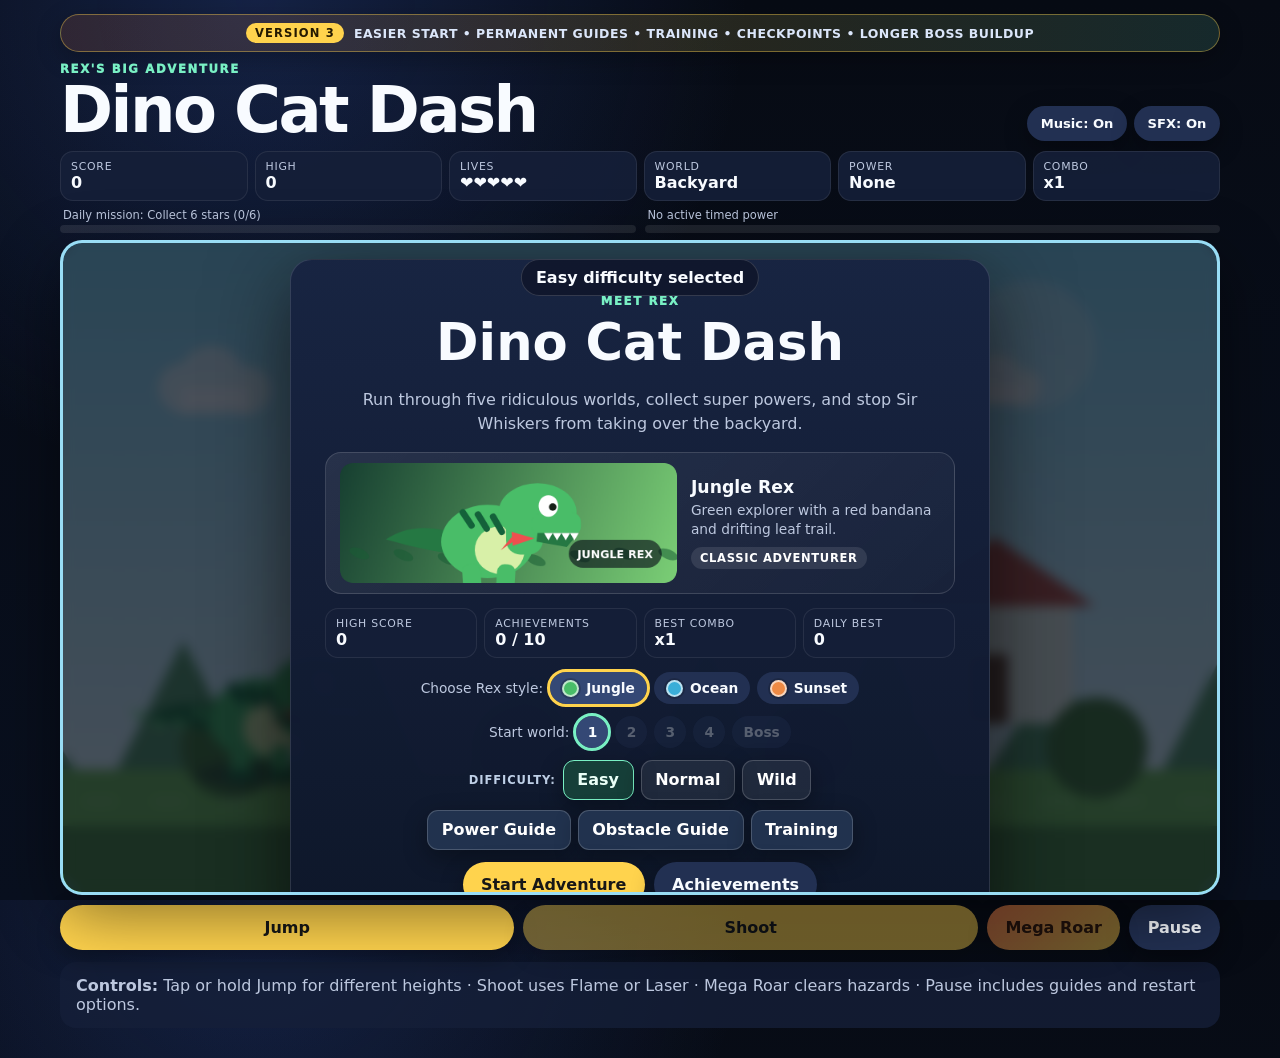
==== commit 3d3b95c0: "Load Version 3 runtime guard" ====
--- a/index.html
+++ b/index.html
@@ -83,6 +83,7 @@
 <script src="js/jump-tuning.js?v=3.0.0"></script>
 <script src="js/cutscene-detail-upgrade.js?v=3.0.0"></script>
 <script src="js/gameplay-v3.js?v=3.0.0"></script>
+<script src="js/gameplay-v3-guard.js?v=3.0.0"></script>
 <script>
 (()=>{
   const BUILD='3.0.0-20260717';
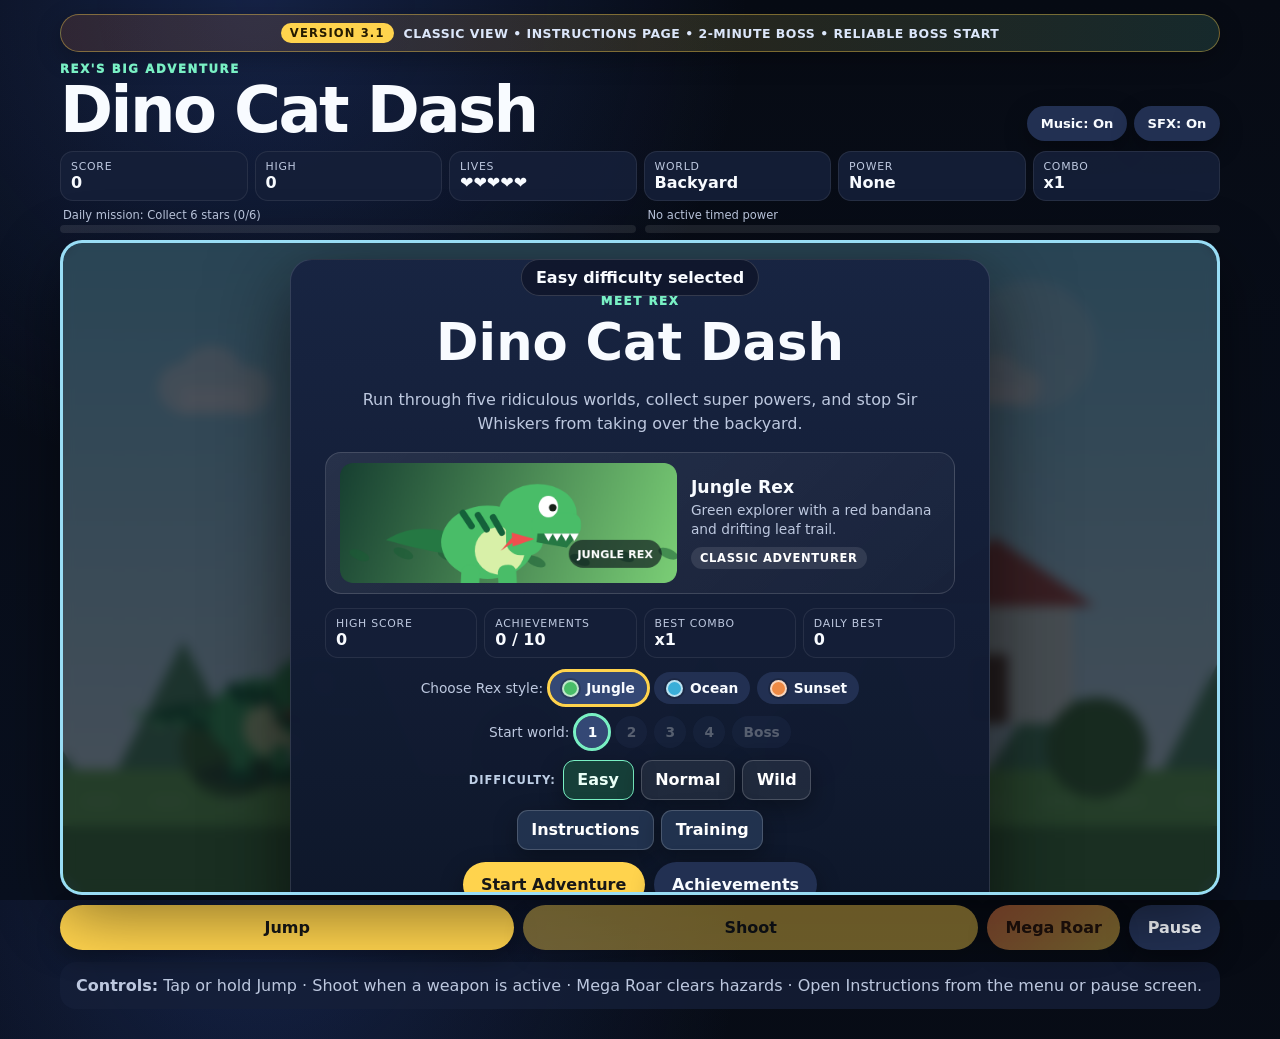
==== commit dd9a7629: "Publish Version 3.1 classic mobile build" ====
--- a/index.html
+++ b/index.html
@@ -7,21 +7,22 @@
   <meta name="apple-mobile-web-app-capable" content="yes">
   <meta name="apple-mobile-web-app-status-bar-style" content="black-translucent">
   <meta name="apple-mobile-web-app-title" content="Dino Cat Dash">
-  <meta name="description" content="Run, jump, collect powers, train, and defeat Sir Whiskers in Dino Cat Dash.">
-  <link rel="manifest" href="manifest.webmanifest?v=3.0.0">
-  <link rel="stylesheet" href="style.css?v=3.0.0">
-  <link rel="stylesheet" href="ipad-layout.css?v=3.0.0">
-  <link rel="stylesheet" href="menu-customizer.css?v=3.0.0">
-  <link rel="stylesheet" href="cutscenes.css?v=3.0.0">
-  <link rel="stylesheet" href="viewport-lock.css?v=3.0.0">
-  <link rel="stylesheet" href="cutscene-reliability.css?v=3.0.0">
-  <link rel="stylesheet" href="cutscene-detail-upgrade.css?v=3.0.0">
-  <link rel="stylesheet" href="gameplay-v3.css?v=3.0.0">
-  <title>Dino Cat Dash: Rex's Big Adventure — Version 3</title>
+  <meta name="description" content="Run, jump, collect powers, and defeat Sir Whiskers in Dino Cat Dash.">
+  <link rel="manifest" href="manifest.webmanifest?v=3.1.0">
+  <link rel="stylesheet" href="style.css?v=3.1.0">
+  <link rel="stylesheet" href="ipad-layout.css?v=3.1.0">
+  <link rel="stylesheet" href="menu-customizer.css?v=3.1.0">
+  <link rel="stylesheet" href="cutscenes.css?v=3.1.0">
+  <link rel="stylesheet" href="viewport-lock.css?v=3.1.0">
+  <link rel="stylesheet" href="cutscene-reliability.css?v=3.1.0">
+  <link rel="stylesheet" href="cutscene-detail-upgrade.css?v=3.1.0">
+  <link rel="stylesheet" href="gameplay-v3.css?v=3.1.0">
+  <link rel="stylesheet" href="classic-mobile-cleanup.css?v=3.1.0">
+  <title>Dino Cat Dash: Rex's Big Adventure — Version 3.1</title>
 </head>
 <body>
 <main class="shell">
-  <div class="release-banner" role="status"><strong>VERSION 3</strong><span>EASIER START • PERMANENT GUIDES • TRAINING • CHECKPOINTS • LONGER BOSS BUILDUP</span></div>
+  <div class="release-banner" role="status"><strong>VERSION 3.1</strong><span>CLASSIC VIEW • INSTRUCTIONS PAGE • 2-MINUTE BOSS • RELIABLE BOSS START</span></div>
   <header class="topbar">
     <div><p class="eyebrow">Rex's Big Adventure</p><h1>Dino Cat Dash</h1></div>
     <div class="toggles"><button id="musicBtn" class="muted">Music: On</button><button id="soundBtn" class="muted">SFX: On</button></div>
@@ -67,26 +68,28 @@
   <section class="controls">
     <button id="jumpBtn">Jump</button><button id="shootBtn">Shoot</button><button id="roarBtn" class="special">Mega Roar</button><button id="pauseBtn" class="muted">Pause</button>
   </section>
-  <section class="help"><strong>Controls:</strong> Tap or hold Jump for different heights · Shoot uses Flame or Laser · Mega Roar clears hazards · Pause includes guides and restart options.</section>
+  <section class="help"><strong>Controls:</strong> Tap or hold Jump · Shoot when a weapon is active · Mega Roar clears hazards · Open Instructions from the menu or pause screen.</section>
 </main>
-<script src="js/config.js?v=3.0.0"></script>
-<script src="js/audio.js?v=3.0.0"></script>
-<script src="js/render.js?v=3.0.0"></script>
-<script src="js/boss-visual-fix.js?v=3.0.0"></script>
-<script src="js/mechanics.js?v=3.0.0"></script>
-<script src="js/main.js?v=3.0.0"></script>
-<script src="js/menu-customizer.js?v=3.0.0"></script>
-<script src="js/adventure-upgrade.js?v=3.0.0"></script>
-<script src="js/gameplay-tuning.js?v=3.0.0"></script>
-<script src="js/viewport-lock.js?v=3.0.0"></script>
-<script src="js/cutscene-reliability.js?v=3.0.0"></script>
-<script src="js/jump-tuning.js?v=3.0.0"></script>
-<script src="js/cutscene-detail-upgrade.js?v=3.0.0"></script>
-<script src="js/gameplay-v3.js?v=3.0.0"></script>
-<script src="js/gameplay-v3-guard.js?v=3.0.0"></script>
+<script src="js/config.js?v=3.1.0"></script>
+<script src="js/classic-preload.js?v=3.1.0"></script>
+<script src="js/audio.js?v=3.1.0"></script>
+<script src="js/render.js?v=3.1.0"></script>
+<script src="js/boss-visual-fix.js?v=3.1.0"></script>
+<script src="js/mechanics.js?v=3.1.0"></script>
+<script src="js/main.js?v=3.1.0"></script>
+<script src="js/menu-customizer.js?v=3.1.0"></script>
+<script src="js/adventure-upgrade.js?v=3.1.0"></script>
+<script src="js/gameplay-tuning.js?v=3.1.0"></script>
+<script src="js/viewport-lock.js?v=3.1.0"></script>
+<script src="js/cutscene-reliability.js?v=3.1.0"></script>
+<script src="js/jump-tuning.js?v=3.1.0"></script>
+<script src="js/cutscene-detail-upgrade.js?v=3.1.0"></script>
+<script src="js/gameplay-v3.js?v=3.1.0"></script>
+<script src="js/gameplay-v3-guard.js?v=3.1.0"></script>
+<script src="js/classic-mobile-cleanup.js?v=3.1.0"></script>
 <script>
 (()=>{
-  const BUILD='3.0.0-20260717';
+  const BUILD='3.1.0-20260717';
   if(!('serviceWorker' in navigator)||location.protocol!=='https:')return;
   let reloading=false;
   navigator.serviceWorker.addEventListener('controllerchange',()=>{
@@ -104,4 +107,4 @@
 })();
 </script>
 </body>
-</html>+</html>
--- a/classic-mobile-cleanup.css
+++ b/classic-mobile-cleanup.css
@@ -0,0 +1,36 @@
+#v3Warning,#v3Objective,#v3BossHud,#v3ModeBadge,#v3EndPanel,#v3Modal{display:none!important}
+.classic-hidden{display:none!important}
+.classic-page,.classic-boss-intro{position:fixed;inset:0;z-index:220;display:grid;place-items:center;padding:max(12px,env(safe-area-inset-top)) max(12px,env(safe-area-inset-right)) max(12px,env(safe-area-inset-bottom)) max(12px,env(safe-area-inset-left));background:rgba(4,9,20,.96);overflow:auto}
+.classic-page.hidden,.classic-boss-intro.hidden{display:none!important}
+.classic-page-panel,.classic-boss-panel{width:min(920px,100%);max-height:calc(100vh - 24px);overflow:auto;padding:20px;border:1px solid rgba(255,255,255,.18);border-radius:22px;background:#111c34;color:#fff}
+.classic-page-panel h2,.classic-boss-panel h2{margin:4px 0 16px;font-size:clamp(1.55rem,4vw,2.35rem);line-height:1.08}
+.classic-kicker{margin:0;color:#79f0c4;font-size:.72rem;font-weight:950;letter-spacing:.14em}
+.classic-section{margin-top:18px}
+.classic-section h3{margin:0 0 9px;font-size:1.15rem}
+.classic-section p{margin:0;color:#d6e1ef;font-size:1rem;line-height:1.5}
+.classic-instruction-grid,.classic-list{display:grid;grid-template-columns:1fr 1fr;gap:9px}
+.classic-instruction-grid article,.classic-list article{display:flex;flex-direction:column;gap:4px;padding:12px;border:1px solid rgba(255,255,255,.12);border-radius:13px;background:rgba(255,255,255,.05)}
+.classic-instruction-grid b,.classic-list b{font-size:1rem}
+.classic-instruction-grid span,.classic-list span{color:#cbd7e8;font-size:.9rem;line-height:1.4}
+#classicInstructionsClose,#classicBossReady{display:block;min-width:240px;min-height:50px;margin:20px auto 0;border:0;border-radius:14px;background:#79f0c4;color:#09281f;font-size:1rem;font-weight:950}
+.classic-boss-panel{text-align:center}
+.classic-boss-panel canvas{display:block;width:100%;height:auto;max-height:42vh;margin:10px 0;border-radius:16px;background:#17243d}
+.classic-boss-panel>p:not(.classic-kicker){max-width:760px;margin:10px auto 0;color:#dbe5f2;font-size:1.05rem;line-height:1.45}
+.classic-page-open{overflow:hidden}
+@media(max-width:700px){
+  .classic-page,.classic-boss-intro{padding:7px}
+  .classic-page-panel,.classic-boss-panel{max-height:calc(100vh - 10px);padding:14px;border-radius:16px}
+  .classic-instruction-grid,.classic-list{grid-template-columns:1fr}
+  .classic-section{margin-top:14px}
+  .classic-section p,.classic-instruction-grid span,.classic-list span{font-size:.98rem}
+  .classic-boss-panel canvas{max-height:34vh}
+  .help{display:none}
+  .release-banner span{display:none}
+}
+@media(orientation:landscape) and (max-height:620px){
+  .classic-page-panel,.classic-boss-panel{padding:10px}
+  .classic-page-panel h2,.classic-boss-panel h2{margin:2px 0 8px;font-size:1.35rem}
+  .classic-boss-panel canvas{max-height:45vh;margin:5px 0}
+  .classic-boss-panel>p:not(.classic-kicker){font-size:.9rem;margin-top:5px}
+  #classicInstructionsClose,#classicBossReady{min-height:42px;margin-top:8px}
+}
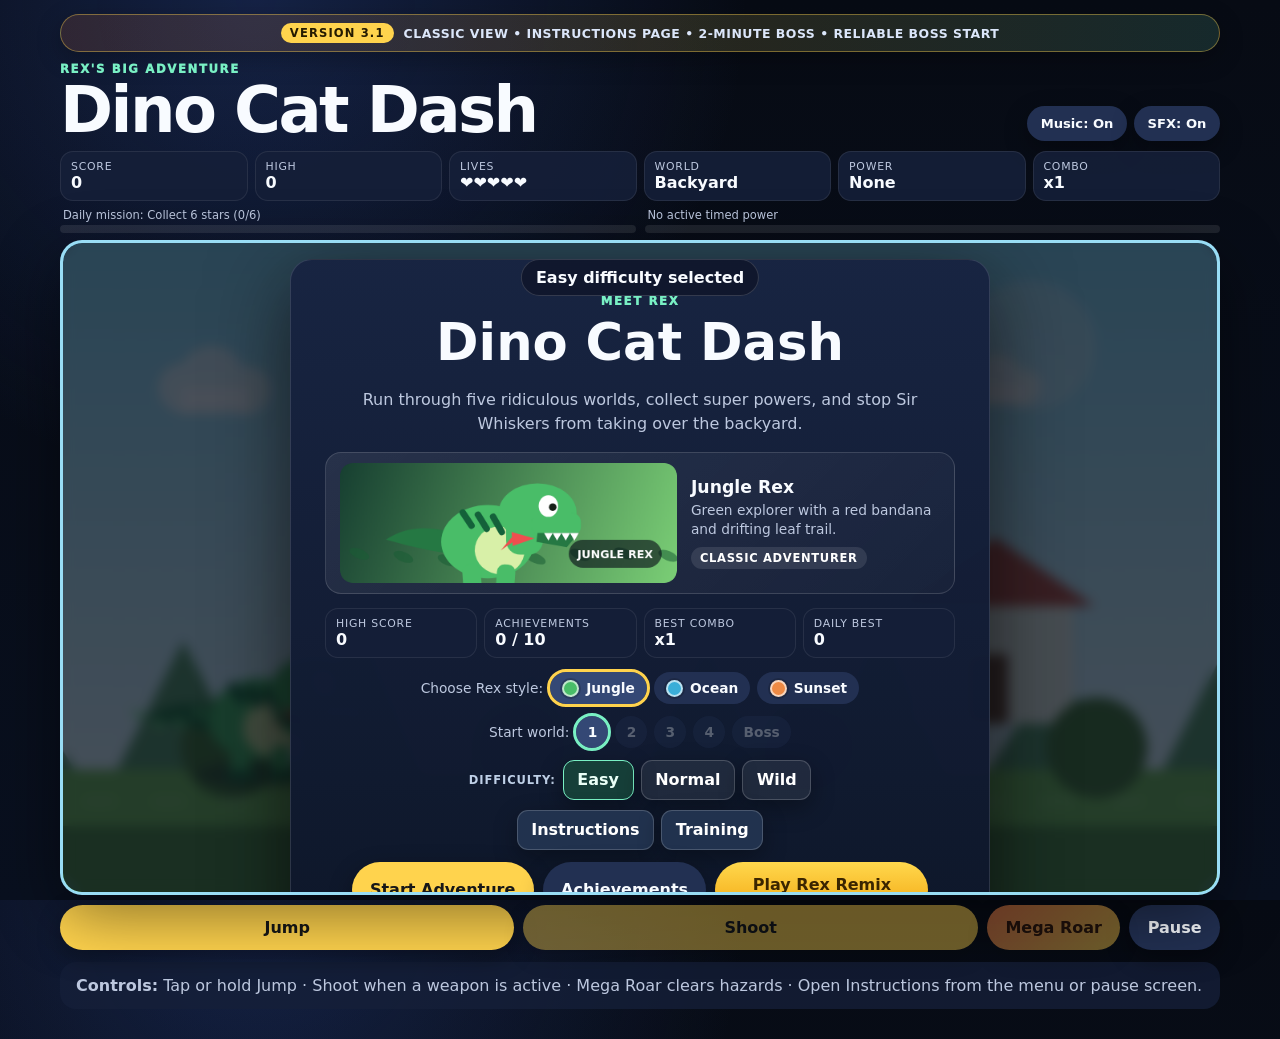
==== commit 1e0a641d: "Add Rex Remix launch entry to Classic game" ====
--- a/index.html
+++ b/index.html
@@ -18,6 +18,7 @@
   <link rel="stylesheet" href="cutscene-detail-upgrade.css?v=3.1.0">
   <link rel="stylesheet" href="gameplay-v3.css?v=3.1.0">
   <link rel="stylesheet" href="classic-mobile-cleanup.css?v=3.1.0">
+  <link rel="stylesheet" href="remix-entry.css?v=3.2.0">
   <title>Dino Cat Dash: Rex's Big Adventure — Version 3.1</title>
 </head>
 <body>
@@ -87,9 +88,10 @@
 <script src="js/gameplay-v3.js?v=3.1.0"></script>
 <script src="js/gameplay-v3-guard.js?v=3.1.0"></script>
 <script src="js/classic-mobile-cleanup.js?v=3.1.0"></script>
+<script src="js/remix-entry.js?v=3.2.0"></script>
 <script>
 (()=>{
-  const BUILD='3.1.0-20260717';
+  const BUILD='3.2.0-20260718';
   if(!('serviceWorker' in navigator)||location.protocol!=='https:')return;
   let reloading=false;
   navigator.serviceWorker.addEventListener('controllerchange',()=>{
--- a/remix-entry.css
+++ b/remix-entry.css
@@ -0,0 +1,3 @@
+#rexRemixEntry{background:linear-gradient(180deg,#ffd84d,#f2a30d)!important;color:#3b2500!important;border-color:#ffe98a!important;box-shadow:0 4px 0 #9e6200!important}
+#rexRemixEntry small{display:block;font-size:.58rem;letter-spacing:.06em;text-transform:uppercase}
+@media(max-width:700px){#rexRemixEntry{width:100%}}
